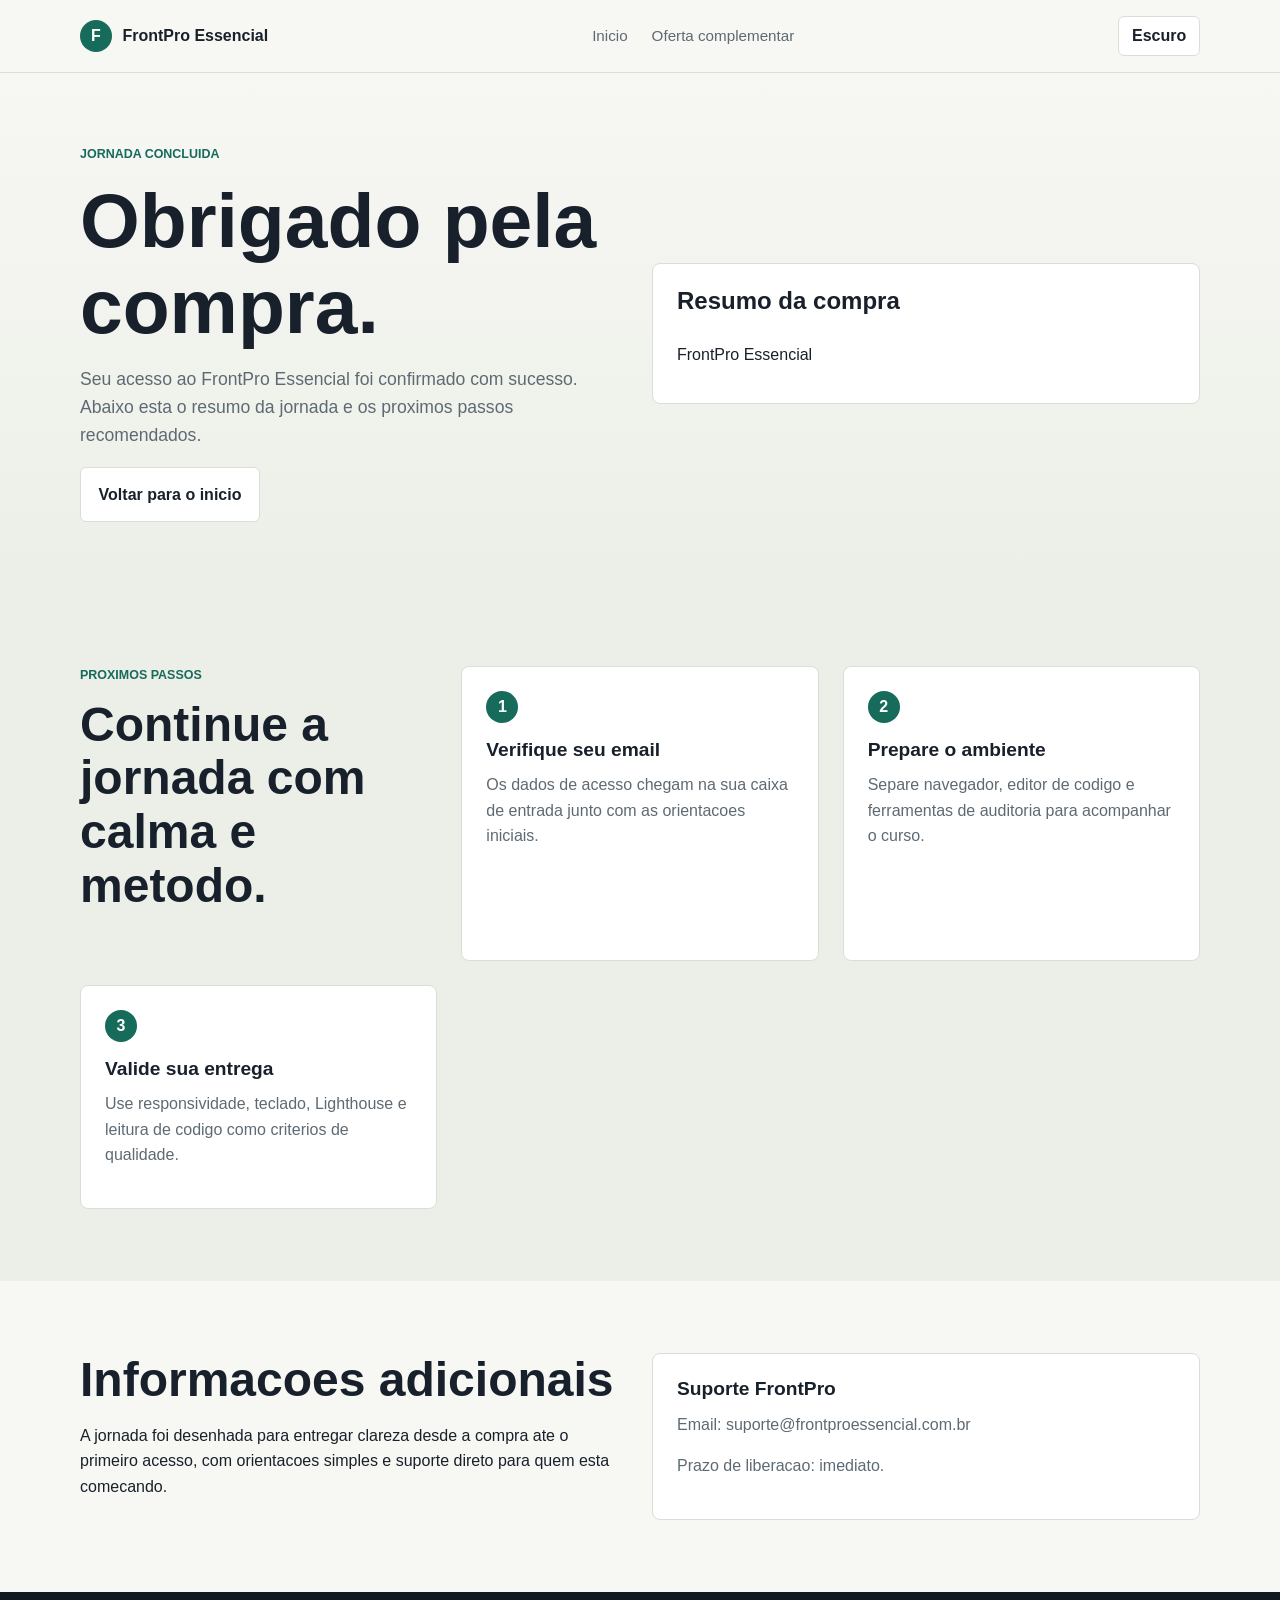
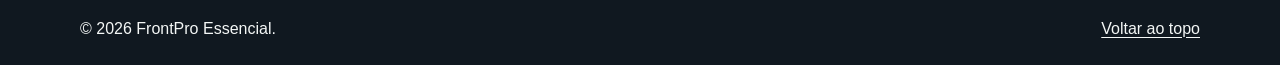
==== obrigado.html @ 7623f75d "Fix theme toggle cache busting" ====
<!DOCTYPE html>
<html lang="pt-BR">
  <head>
    <meta charset="utf-8">
    <meta name="viewport" content="width=device-width, initial-scale=1">
    <title>Obrigado pela compra | FrontPro Essencial</title>
    <meta
      name="description"
      content="Pagina de agradecimento da jornada FrontPro Essencial com resumo da compra e proximos passos."
    >
    <meta property="og:title" content="Obrigado | FrontPro Essencial">
    <meta
      property="og:description"
      content="Resumo da jornada de compra do curso FrontPro Essencial."
    >
    <meta property="og:type" content="website">
    <meta property="og:image" content="assets/img/hero.svg">
    <script>
      (function () {
        var theme = localStorage.getItem("frontpro-theme");
        var prefersDark = window.matchMedia("(prefers-color-scheme: dark)").matches;
        document.documentElement.dataset.theme = theme || (prefersDark ? "dark" : "light");
      })();
    </script>
    <link rel="stylesheet" href="assets/css/styles.css?v=20260723">
    <script src="assets/js/main.js?v=20260723" defer></script>
  </head>
  <body data-page="thanks">
    <a class="skip-link" href="#conteudo">Pular para o conteudo</a>

    <header class="site-header">
      <div class="container header-grid">
        <a class="brand" href="index.html" aria-label="FrontPro Essencial, inicio">
          <span class="brand-mark" aria-hidden="true">F</span>
          <span>FrontPro Essencial</span>
        </a>
        <nav class="site-nav" aria-label="Navegacao principal">
          <a href="index.html">Inicio</a>
          <a href="upsell.html">Oferta complementar</a>
        </nav>
        <button class="theme-toggle" type="button" data-theme-toggle aria-label="Ativar modo escuro">
          <span data-theme-label>Escuro</span>
        </button>
      </div>
    </header>

    <main id="conteudo">
      <section class="section thanks-section">
        <div class="container thanks-grid">
          <div>
            <p class="eyebrow">Jornada concluida</p>
            <h1>Obrigado pela compra.</h1>
            <p class="hero-text">
              Seu acesso ao FrontPro Essencial foi confirmado com sucesso. Abaixo esta o resumo
              da jornada e os proximos passos recomendados.
            </p>
            <a class="button button-secondary" href="index.html">Voltar para o inicio</a>
          </div>

          <aside class="summary-card" aria-labelledby="resumo-title">
            <h2 id="resumo-title">Resumo da compra</h2>
            <ul class="summary-list" data-summary-list>
              <li>FrontPro Essencial</li>
            </ul>
          </aside>
        </div>
      </section>

      <section class="section section-muted" aria-labelledby="proximos-title">
        <div class="container steps-grid">
          <div class="section-heading section-heading-left">
            <p class="eyebrow">Proximos passos</p>
            <h2 id="proximos-title">Continue a jornada com calma e metodo.</h2>
          </div>
          <article class="step-card">
            <span>1</span>
            <h3>Verifique seu email</h3>
            <p>Os dados de acesso chegam na sua caixa de entrada junto com as orientacoes iniciais.</p>
          </article>
          <article class="step-card">
            <span>2</span>
            <h3>Prepare o ambiente</h3>
            <p>Separe navegador, editor de codigo e ferramentas de auditoria para acompanhar o curso.</p>
          </article>
          <article class="step-card">
            <span>3</span>
            <h3>Valide sua entrega</h3>
            <p>Use responsividade, teclado, Lighthouse e leitura de codigo como criterios de qualidade.</p>
          </article>
        </div>
      </section>

      <section class="section" aria-labelledby="info-title">
        <div class="container info-grid">
          <div>
            <h2 id="info-title">Informacoes adicionais</h2>
            <p>
              A jornada foi desenhada para entregar clareza desde a compra ate o primeiro acesso,
              com orientacoes simples e suporte direto para quem esta comecando.
            </p>
          </div>
          <div class="support-box">
            <h3>Suporte FrontPro</h3>
            <p>Email: suporte@frontproessencial.com.br</p>
            <p>Prazo de liberacao: imediato.</p>
          </div>
        </div>
      </section>
    </main>

    <footer class="site-footer">
      <div class="container footer-grid">
        <p>&copy; 2026 FrontPro Essencial.</p>
        <a href="#conteudo">Voltar ao topo</a>
      </div>
    </footer>
  </body>
</html>
---- assets/css/styles.css ----
:root {
  color-scheme: light;
  --color-page: #f7f7f3;
  --color-surface: #ffffff;
  --color-surface-strong: #101820;
  --color-text: #18212b;
  --color-muted: #5e6a73;
  --color-border: #d9ded8;
  --color-section-muted: #ecefe8;
  --color-final-cta: #dfe8df;
  --color-reveal: #fffdf6;
  --color-video: #0b1117;
  --color-hero-gradient-start: #f7f7f3;
  --color-hero-gradient-end: #ecefe8;
  --color-media-soft: #dde8e2;
  --color-primary: #176b5b;
  --color-primary-dark: #0f4b40;
  --color-price: #0f4b40;
  --color-accent: #e2b044;
  --color-focus: #1f7ae0;
  --header-bg: rgba(247, 247, 243, 0.94);
  --shadow-soft: 0 18px 45px rgba(20, 33, 39, 0.12);
  --radius-sm: 6px;
  --radius-md: 8px;
  --container: 1120px;
  --space-1: 0.5rem;
  --space-2: 0.75rem;
  --space-3: 1rem;
  --space-4: 1.5rem;
  --space-5: 2rem;
  --space-6: 3rem;
  --space-7: 4.5rem;
  --font-body: Arial, Helvetica, sans-serif;
}

:root[data-theme="dark"] {
  color-scheme: dark;
  --color-page: #0f1514;
  --color-surface: #17211f;
  --color-surface-strong: #07100e;
  --color-text: #eef5f1;
  --color-muted: #b7c4bf;
  --color-border: #2b3a36;
  --color-section-muted: #121c1a;
  --color-final-cta: #14231f;
  --color-reveal: #171f1c;
  --color-video: #050908;
  --color-hero-gradient-start: #0f1514;
  --color-hero-gradient-end: #121c1a;
  --color-media-soft: #1e312d;
  --color-primary: #49b89f;
  --color-primary-dark: #8ee0ce;
  --color-price: #8ee0ce;
  --color-accent: #f0c766;
  --color-focus: #78b7ff;
  --header-bg: rgba(15, 21, 20, 0.94);
  --shadow-soft: 0 18px 45px rgba(0, 0, 0, 0.32);
}

* {
  box-sizing: border-box;
}

html {
  scroll-behavior: smooth;
}

body {
  margin: 0;
  background: var(--color-page);
  color: var(--color-text);
  font-family: var(--font-body);
  font-size: 1rem;
  line-height: 1.6;
}

img {
  display: block;
  max-width: 100%;
  height: auto;
}

a {
  color: inherit;
  text-decoration-thickness: 0.08em;
  text-underline-offset: 0.2em;
}

button,
input,
textarea,
select {
  font: inherit;
}

:focus-visible {
  outline: 3px solid var(--color-focus);
  outline-offset: 4px;
}

.skip-link {
  position: absolute;
  left: 1rem;
  top: 0.75rem;
  z-index: 20;
  padding: 0.7rem 1rem;
  background: var(--color-surface);
  border: 1px solid var(--color-border);
  border-radius: var(--radius-sm);
  transform: translateY(-150%);
}

.skip-link:focus {
  transform: translateY(0);
}

.container {
  width: min(100% - 2rem, var(--container));
  margin-inline: auto;
}

.narrow {
  width: min(100% - 2rem, 820px);
}

.section {
  padding-block: var(--space-7);
}

.section-muted {
  background: var(--color-section-muted);
}

.section-band {
  background: var(--color-surface-strong);
  color: #f8fbfa;
}

.site-header {
  position: sticky;
  top: 0;
  z-index: 10;
  background: var(--header-bg);
  border-bottom: 1px solid var(--color-border);
  backdrop-filter: blur(14px);
}

.header-grid {
  display: flex;
  min-height: 4.5rem;
  align-items: center;
  justify-content: space-between;
  gap: var(--space-3);
}

.brand {
  display: inline-flex;
  align-items: center;
  gap: 0.65rem;
  color: var(--color-text);
  font-weight: 800;
  text-decoration: none;
}

.brand-mark {
  display: inline-grid;
  width: 2rem;
  height: 2rem;
  place-items: center;
  border-radius: 50%;
  background: var(--color-primary);
  color: white;
}

.site-nav {
  display: none;
  align-items: center;
  gap: var(--space-4);
  color: var(--color-muted);
  font-size: 0.95rem;
}

.site-nav a {
  text-decoration: none;
}

.site-nav a:hover {
  color: var(--color-primary);
}

.theme-toggle {
  display: inline-flex;
  min-height: 2.5rem;
  align-items: center;
  justify-content: center;
  border: 1px solid var(--color-border);
  border-radius: var(--radius-sm);
  background: var(--color-surface);
  color: var(--color-text);
  cursor: pointer;
  font-weight: 800;
  padding-inline: 0.8rem;
}

.hero {
  padding-block: var(--space-6);
}

.hero-grid {
  display: grid;
  gap: var(--space-5);
  align-items: center;
}

.hero-copy {
  max-width: 680px;
}

.eyebrow {
  margin: 0 0 var(--space-2);
  color: var(--color-primary);
  font-size: 0.78rem;
  font-weight: 800;
  letter-spacing: 0;
  text-transform: uppercase;
}

.section-band .eyebrow {
  color: var(--color-accent);
}

h1,
h2,
h3,
p {
  margin-top: 0;
}

h1,
h2,
h3 {
  line-height: 1.12;
}

h1 {
  max-width: 13ch;
  margin-bottom: var(--space-3);
  font-size: clamp(2.25rem, 7vw, 4.8rem);
}

h2 {
  margin-bottom: var(--space-3);
  font-size: clamp(1.75rem, 4vw, 3rem);
}

h3 {
  margin-bottom: var(--space-2);
  font-size: 1.2rem;
}

.hero-text {
  max-width: 58ch;
  color: var(--color-muted);
  font-size: 1.1rem;
}

.section-band .hero-text,
.section-band p {
  color: #d9e2df;
}

.hero-actions,
.final-cta-grid {
  display: flex;
  flex-wrap: wrap;
  gap: var(--space-3);
  align-items: center;
}

.button {
  display: inline-flex;
  min-height: 3rem;
  align-items: center;
  justify-content: center;
  border: 1px solid transparent;
  border-radius: var(--radius-sm);
  padding: 0.85rem 1.1rem;
  font-weight: 800;
  text-decoration: none;
  transition: background-color 180ms ease, border-color 180ms ease, color 180ms ease, transform 180ms ease;
}

.button:hover {
  transform: translateY(-1px);
}

.button-primary {
  background: var(--color-primary);
  color: white;
}

.button-primary:hover {
  background: var(--color-primary-dark);
}

.button-secondary {
  border-color: var(--color-border);
  background: var(--color-surface);
  color: var(--color-text);
}

.button-secondary:hover {
  border-color: var(--color-primary);
  color: var(--color-primary-dark);
}

.trust-list,
.check-list,
.summary-list {
  padding: 0;
  list-style: none;
}

.trust-list {
  display: flex;
  flex-wrap: wrap;
  gap: var(--space-2);
  margin: var(--space-4) 0 0;
  color: var(--color-muted);
  font-size: 0.95rem;
}

.trust-list li,
.check-list li {
  position: relative;
  padding-left: 1.45rem;
}

.trust-list li::before,
.check-list li::before {
  position: absolute;
  left: 0;
  color: var(--color-primary);
  content: "✓";
  font-weight: 800;
}

.section-band .check-list li::before {
  color: var(--color-accent);
}

.hero-media {
  margin: 0;
  border: 1px solid var(--color-border);
  border-radius: var(--radius-md);
  background: var(--color-surface);
  box-shadow: var(--shadow-soft);
  overflow: hidden;
}

.section-heading {
  max-width: 760px;
  margin: 0 auto var(--space-5);
  text-align: center;
}

.section-heading-left {
  margin-inline: 0;
  text-align: left;
}

.carousel {
  display: grid;
  gap: var(--space-4);
}

.carousel-viewport {
  min-height: 0;
}

.carousel-slide {
  display: grid;
  gap: var(--space-4);
  align-items: center;
  padding: var(--space-3);
  border: 1px solid var(--color-border);
  border-radius: var(--radius-md);
  background: var(--color-surface);
  box-shadow: var(--shadow-soft);
}

.carousel-slide[hidden] {
  display: none;
}

.carousel-slide img {
  border-radius: var(--radius-sm);
  background: var(--color-media-soft);
}

.carousel-slide p:last-child {
  margin-bottom: 0;
  color: var(--color-muted);
}

.carousel-controls,
.carousel-dots {
  display: flex;
  align-items: center;
  justify-content: center;
  gap: var(--space-2);
}

.icon-button,
.dot-button {
  display: inline-grid;
  place-items: center;
  border: 1px solid var(--color-border);
  background: var(--color-surface);
  color: var(--color-text);
  cursor: pointer;
}

.icon-button {
  width: 2.75rem;
  height: 2.75rem;
  border-radius: 50%;
  font-weight: 800;
}

.dot-button {
  width: 0.85rem;
  height: 0.85rem;
  border-radius: 50%;
  padding: 0;
}

.dot-button[aria-current="true"] {
  background: var(--color-primary);
  border-color: var(--color-primary);
}

.feature-grid,
.testimonial-grid,
.steps-grid,
.info-grid,
.offer-grid,
.thanks-grid,
.guarantee-grid {
  display: grid;
  gap: var(--space-4);
}

.feature-card,
.testimonial,
.step-card,
.summary-card,
.support-box,
.offer-panel,
.price-box {
  border: 1px solid var(--color-border);
  border-radius: var(--radius-md);
  background: var(--color-surface);
  padding: var(--space-4);
}

.feature-card p,
.testimonial p,
.step-card p,
.support-box p,
.offer-panel p {
  color: var(--color-muted);
}

.guarantee-grid {
  align-items: center;
}

.guarantee-grid p:last-child,
.guarantee-grid ul {
  margin-bottom: 0;
}

.guarantee-compact {
  margin-top: var(--space-4);
}

.stars {
  margin-bottom: var(--space-3);
  color: var(--color-accent);
  font-size: 1.1rem;
  letter-spacing: 0;
}

.final-cta {
  background: var(--color-final-cta);
}

.final-cta-grid {
  justify-content: space-between;
}

.final-cta-grid p:last-child {
  margin-bottom: 0;
  color: var(--color-muted);
}

.site-footer {
  padding-block: var(--space-4);
  background: var(--color-surface-strong);
  color: #f4f7f6;
}

.footer-grid {
  display: flex;
  flex-wrap: wrap;
  justify-content: space-between;
  gap: var(--space-3);
}

.footer-grid p {
  margin-bottom: 0;
}

.footer-grid a {
  color: #f4f7f6;
}

.upsell-hero {
  padding-bottom: var(--space-5);
}

.video-shell {
  position: relative;
  margin-top: var(--space-4);
  overflow: hidden;
  border-radius: var(--radius-md);
  background: var(--color-video);
  box-shadow: var(--shadow-soft);
  aspect-ratio: 16 / 9;
}

.video-shell iframe {
  position: absolute;
  inset: 0;
  width: 100%;
  height: 100%;
  border: 0;
}

.video-note {
  margin-top: var(--space-3);
  color: var(--color-muted);
  font-size: 0.95rem;
}

.reveal-offer {
  background: var(--color-reveal);
}

.offer-grid {
  align-items: start;
}

.price-box {
  margin: 0;
  color: var(--color-muted);
  text-align: center;
}

.price-box strong {
  display: inline-block;
  margin-top: var(--space-1);
  color: var(--color-price);
  font-size: 2rem;
}

.thanks-section {
  background: linear-gradient(180deg, var(--color-hero-gradient-start) 0%, var(--color-hero-gradient-end) 100%);
}

.thanks-grid {
  align-items: center;
}

.summary-card h2 {
  font-size: 1.5rem;
}

.summary-list {
  margin: 0;
}

.summary-list li {
  padding-block: 0.7rem;
  border-bottom: 1px solid var(--color-border);
}

.summary-list li:last-child {
  border-bottom: 0;
}

.step-card span {
  display: inline-grid;
  width: 2rem;
  height: 2rem;
  margin-bottom: var(--space-3);
  place-items: center;
  border-radius: 50%;
  background: var(--color-primary);
  color: white;
  font-weight: 800;
}

@media (min-width: 720px) {
  .site-nav {
    display: flex;
  }

  .hero-grid,
  .carousel-slide,
  .offer-grid,
  .thanks-grid,
  .info-grid,
  .guarantee-grid {
    grid-template-columns: repeat(2, minmax(0, 1fr));
  }

  .feature-grid,
  .testimonial-grid,
  .steps-grid {
    grid-template-columns: repeat(3, minmax(0, 1fr));
  }

  .feature-grid .section-heading,
  .steps-grid .section-heading {
    grid-column: 1 / -1;
  }

  .carousel-viewport {
    min-height: 0;
  }
}

@media (min-width: 1040px) {
  .hero {
    padding-block: var(--space-7);
  }

  .hero-grid {
    grid-template-columns: 1.02fr 0.98fr;
  }

  .feature-grid .section-heading,
  .steps-grid .section-heading {
    grid-column: auto;
  }
}

@media (max-width: 420px) {
  .container,
  .narrow {
    width: min(100% - 1.25rem, var(--container));
  }

  .section {
    padding-block: var(--space-5);
  }

  .header-grid {
    min-height: 4rem;
  }

  .brand {
    font-size: 0.95rem;
  }

  .hero-actions,
  .final-cta-grid {
    align-items: stretch;
    flex-direction: column;
  }

  .button {
    width: 100%;
  }

  .carousel-viewport {
    min-height: 0;
  }
}

@media (prefers-reduced-motion: reduce) {
  *,
  *::before,
  *::after {
    scroll-behavior: auto !important;
    animation-duration: 0.01ms !important;
    animation-iteration-count: 1 !important;
    transition-duration: 0.01ms !important;
  }
}
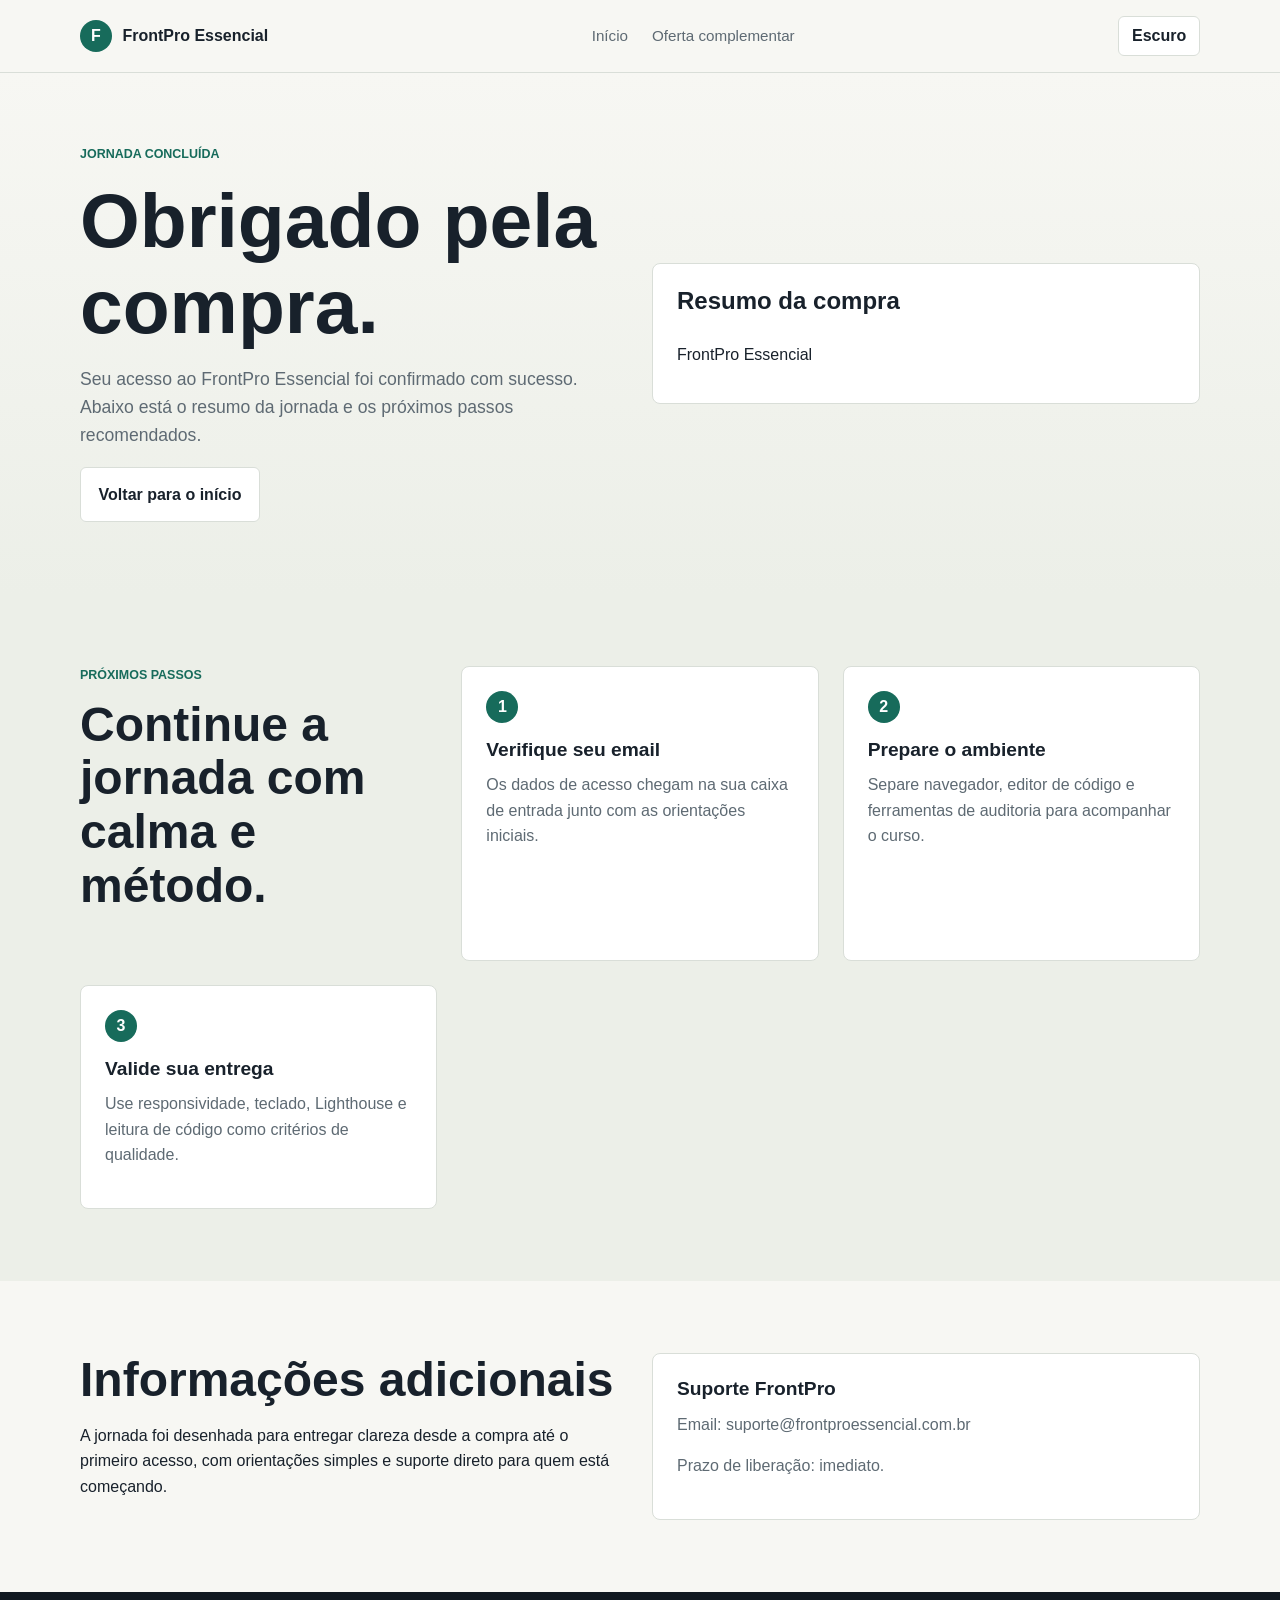
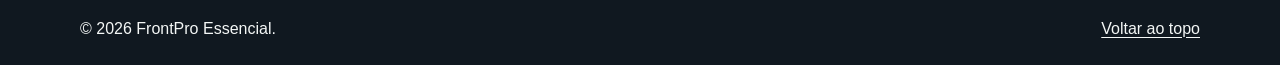
==== commit d958aa45: "Fix Portuguese accents" ====
--- a/obrigado.html
+++ b/obrigado.html
@@ -6,7 +6,7 @@
     <title>Obrigado pela compra | FrontPro Essencial</title>
     <meta
       name="description"
-      content="Pagina de agradecimento da jornada FrontPro Essencial com resumo da compra e proximos passos."
+      content="Página de agradecimento da jornada FrontPro Essencial com resumo da compra e próximos passos."
     >
     <meta property="og:title" content="Obrigado | FrontPro Essencial">
     <meta
@@ -26,16 +26,16 @@
     <script src="assets/js/main.js?v=20260723" defer></script>
   </head>
   <body data-page="thanks">
-    <a class="skip-link" href="#conteudo">Pular para o conteudo</a>
+    <a class="skip-link" href="#conteudo">Pular para o conteúdo</a>
 
     <header class="site-header">
       <div class="container header-grid">
-        <a class="brand" href="index.html" aria-label="FrontPro Essencial, inicio">
+        <a class="brand" href="index.html" aria-label="FrontPro Essencial, início">
           <span class="brand-mark" aria-hidden="true">F</span>
           <span>FrontPro Essencial</span>
         </a>
         <nav class="site-nav" aria-label="Navegacao principal">
-          <a href="index.html">Inicio</a>
+          <a href="index.html">Início</a>
           <a href="upsell.html">Oferta complementar</a>
         </nav>
         <button class="theme-toggle" type="button" data-theme-toggle aria-label="Ativar modo escuro">
@@ -48,13 +48,13 @@
       <section class="section thanks-section">
         <div class="container thanks-grid">
           <div>
-            <p class="eyebrow">Jornada concluida</p>
+            <p class="eyebrow">Jornada concluída</p>
             <h1>Obrigado pela compra.</h1>
             <p class="hero-text">
-              Seu acesso ao FrontPro Essencial foi confirmado com sucesso. Abaixo esta o resumo
-              da jornada e os proximos passos recomendados.
+              Seu acesso ao FrontPro Essencial foi confirmado com sucesso. Abaixo está o resumo
+              da jornada e os próximos passos recomendados.
             </p>
-            <a class="button button-secondary" href="index.html">Voltar para o inicio</a>
+            <a class="button button-secondary" href="index.html">Voltar para o início</a>
           </div>
 
           <aside class="summary-card" aria-labelledby="resumo-title">
@@ -69,23 +69,23 @@
       <section class="section section-muted" aria-labelledby="proximos-title">
         <div class="container steps-grid">
           <div class="section-heading section-heading-left">
-            <p class="eyebrow">Proximos passos</p>
-            <h2 id="proximos-title">Continue a jornada com calma e metodo.</h2>
+            <p class="eyebrow">Próximos passos</p>
+            <h2 id="proximos-title">Continue a jornada com calma e método.</h2>
           </div>
           <article class="step-card">
             <span>1</span>
             <h3>Verifique seu email</h3>
-            <p>Os dados de acesso chegam na sua caixa de entrada junto com as orientacoes iniciais.</p>
+            <p>Os dados de acesso chegam na sua caixa de entrada junto com as orientações iniciais.</p>
           </article>
           <article class="step-card">
             <span>2</span>
             <h3>Prepare o ambiente</h3>
-            <p>Separe navegador, editor de codigo e ferramentas de auditoria para acompanhar o curso.</p>
+            <p>Separe navegador, editor de código e ferramentas de auditoria para acompanhar o curso.</p>
           </article>
           <article class="step-card">
             <span>3</span>
             <h3>Valide sua entrega</h3>
-            <p>Use responsividade, teclado, Lighthouse e leitura de codigo como criterios de qualidade.</p>
+            <p>Use responsividade, teclado, Lighthouse e leitura de código como critérios de qualidade.</p>
           </article>
         </div>
       </section>
@@ -93,16 +93,16 @@
       <section class="section" aria-labelledby="info-title">
         <div class="container info-grid">
           <div>
-            <h2 id="info-title">Informacoes adicionais</h2>
+            <h2 id="info-title">Informações adicionais</h2>
             <p>
-              A jornada foi desenhada para entregar clareza desde a compra ate o primeiro acesso,
-              com orientacoes simples e suporte direto para quem esta comecando.
+              A jornada foi desenhada para entregar clareza desde a compra até o primeiro acesso,
+              com orientações simples e suporte direto para quem está começando.
             </p>
           </div>
           <div class="support-box">
             <h3>Suporte FrontPro</h3>
             <p>Email: suporte@frontproessencial.com.br</p>
-            <p>Prazo de liberacao: imediato.</p>
+            <p>Prazo de liberação: imediato.</p>
           </div>
         </div>
       </section>
--- a/assets/css/styles.css
+++ b/assets/css/styles.css
@@ -341,7 +341,7 @@
   position: absolute;
   left: 0;
   color: var(--color-primary);
-  content: "✓";
+  content: "\2713";
   font-weight: 800;
 }
 
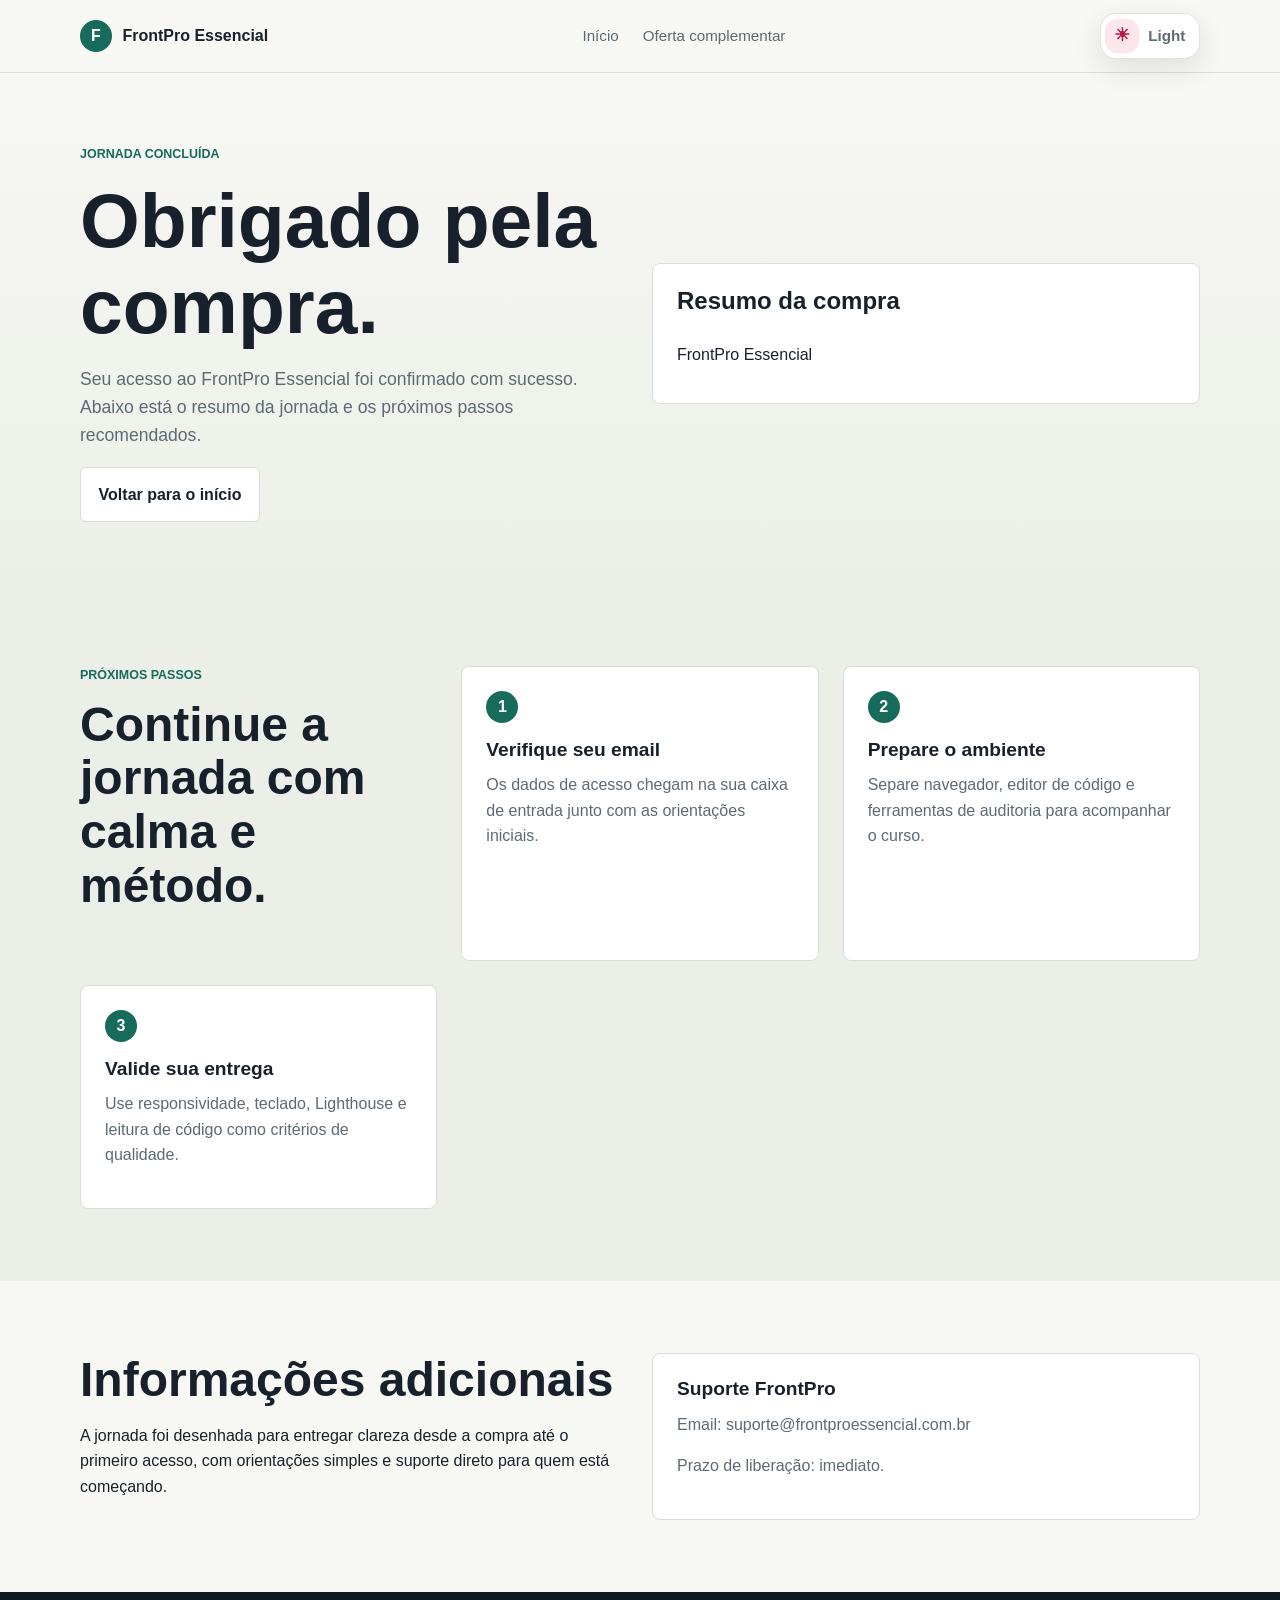
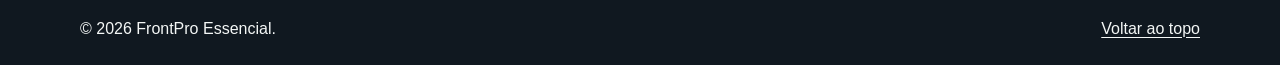
==== commit 9d23d0cd: "Refine theme toggle styling" ====
--- a/obrigado.html
+++ b/obrigado.html
@@ -22,8 +22,8 @@
         document.documentElement.dataset.theme = theme || (prefersDark ? "dark" : "light");
       })();
     </script>
-    <link rel="stylesheet" href="assets/css/styles.css?v=20260723">
-    <script src="assets/js/main.js?v=20260723" defer></script>
+    <link rel="stylesheet" href="assets/css/styles.css?v=20260723-2">
+    <script src="assets/js/main.js?v=20260723-2" defer></script>
   </head>
   <body data-page="thanks">
     <a class="skip-link" href="#conteudo">Pular para o conteúdo</a>
@@ -39,7 +39,8 @@
           <a href="upsell.html">Oferta complementar</a>
         </nav>
         <button class="theme-toggle" type="button" data-theme-toggle aria-label="Ativar modo escuro">
-          <span data-theme-label>Escuro</span>
+          <span class="theme-toggle-icon" aria-hidden="true" data-theme-icon>☀</span>
+          <span class="theme-toggle-label" data-theme-label>Light</span>
         </button>
       </div>
     </header>
--- a/assets/css/styles.css
+++ b/assets/css/styles.css
@@ -23,6 +23,7 @@
   --radius-sm: 6px;
   --radius-md: 8px;
   --container: 1120px;
+  --gutter: 1rem;
   --space-1: 0.5rem;
   --space-2: 0.75rem;
   --space-3: 1rem;
@@ -63,6 +64,7 @@
 
 html {
   scroll-behavior: smooth;
+  overflow-x: clip;
 }
 
 body {
@@ -72,6 +74,7 @@
   font-family: var(--font-body);
   font-size: 1rem;
   line-height: 1.6;
+  overflow-x: clip;
 }
 
 img {
@@ -84,6 +87,15 @@
   color: inherit;
   text-decoration-thickness: 0.08em;
   text-underline-offset: 0.2em;
+}
+
+h1,
+h2,
+h3,
+p,
+a,
+button {
+  overflow-wrap: break-word;
 }
 
 button,
@@ -115,12 +127,12 @@
 }
 
 .container {
-  width: min(100% - 2rem, var(--container));
+  width: min(100% - (var(--gutter) * 2), var(--container));
   margin-inline: auto;
 }
 
 .narrow {
-  width: min(100% - 2rem, 820px);
+  width: min(100% - (var(--gutter) * 2), 820px);
 }
 
 .section {
@@ -151,6 +163,7 @@
   align-items: center;
   justify-content: space-between;
   gap: var(--space-3);
+  min-width: 0;
 }
 
 .brand {
@@ -159,7 +172,14 @@
   gap: 0.65rem;
   color: var(--color-text);
   font-weight: 800;
+  min-width: 0;
   text-decoration: none;
+}
+
+.brand span:last-child {
+  overflow: hidden;
+  text-overflow: ellipsis;
+  white-space: nowrap;
 }
 
 .brand-mark {
@@ -190,16 +210,44 @@
 
 .theme-toggle {
   display: inline-flex;
-  min-height: 2.5rem;
   align-items: center;
   justify-content: center;
-  border: 1px solid var(--color-border);
-  border-radius: var(--radius-sm);
+  gap: 0.55rem;
+  min-height: 2.75rem;
+  border: 1px solid color-mix(in srgb, var(--color-border) 82%, transparent);
+  border-radius: 1rem;
   background: var(--color-surface);
   color: var(--color-text);
   cursor: pointer;
   font-weight: 800;
-  padding-inline: 0.8rem;
+  padding: 0.28rem 0.85rem 0.28rem 0.28rem;
+  box-shadow: 0 10px 28px rgba(20, 33, 39, 0.1);
+}
+
+.theme-toggle:hover {
+  border-color: var(--color-primary);
+}
+
+.theme-toggle-icon {
+  display: inline-grid;
+  width: 2.15rem;
+  height: 2.15rem;
+  place-items: center;
+  border-radius: 0.75rem;
+  background: #fde6eb;
+  color: #b61b48;
+  font-size: 1.1rem;
+  line-height: 1;
+}
+
+:root[data-theme="dark"] .theme-toggle-icon {
+  background: #22342f;
+  color: var(--color-accent);
+}
+
+.theme-toggle-label {
+  color: var(--color-muted);
+  font-size: 0.95rem;
 }
 
 .hero {
@@ -210,10 +258,12 @@
   display: grid;
   gap: var(--space-5);
   align-items: center;
+  min-width: 0;
 }
 
 .hero-copy {
   max-width: 680px;
+  min-width: 0;
 }
 
 .eyebrow {
@@ -275,6 +325,7 @@
   flex-wrap: wrap;
   gap: var(--space-3);
   align-items: center;
+  min-width: 0;
 }
 
 .button {
@@ -286,6 +337,7 @@
   border-radius: var(--radius-sm);
   padding: 0.85rem 1.1rem;
   font-weight: 800;
+  text-align: center;
   text-decoration: none;
   transition: background-color 180ms ease, border-color 180ms ease, color 180ms ease, transform 180ms ease;
 }
@@ -372,6 +424,7 @@
 .carousel {
   display: grid;
   gap: var(--space-4);
+  min-width: 0;
 }
 
 .carousel-viewport {
@@ -382,6 +435,7 @@
   display: grid;
   gap: var(--space-4);
   align-items: center;
+  min-width: 0;
   padding: var(--space-3);
   border: 1px solid var(--color-border);
   border-radius: var(--radius-md);
@@ -449,6 +503,7 @@
 .guarantee-grid {
   display: grid;
   gap: var(--space-4);
+  min-width: 0;
 }
 
 .feature-card,
@@ -462,6 +517,7 @@
   border-radius: var(--radius-md);
   background: var(--color-surface);
   padding: var(--space-4);
+  min-width: 0;
 }
 
 .feature-card p,
@@ -657,10 +713,15 @@
   }
 }
 
-@media (max-width: 420px) {
+@media (max-width: 560px) {
+  :root {
+    --gutter: 0.75rem;
+    --space-7: 3.25rem;
+  }
+
   .container,
   .narrow {
-    width: min(100% - 1.25rem, var(--container));
+    width: min(100% - (var(--gutter) * 2), var(--container));
   }
 
   .section {
@@ -673,6 +734,30 @@
 
   .brand {
     font-size: 0.95rem;
+  }
+
+  .theme-toggle {
+    min-height: 2.35rem;
+    gap: 0.45rem;
+    padding: 0.22rem 0.68rem 0.22rem 0.22rem;
+  }
+
+  .theme-toggle-icon {
+    width: 1.9rem;
+    height: 1.9rem;
+  }
+
+  .theme-toggle-label {
+    font-size: 0.9rem;
+  }
+
+  h1 {
+    max-width: 100%;
+    font-size: clamp(2rem, 12vw, 3.25rem);
+  }
+
+  h2 {
+    font-size: clamp(1.55rem, 8vw, 2.35rem);
   }
 
   .hero-actions,
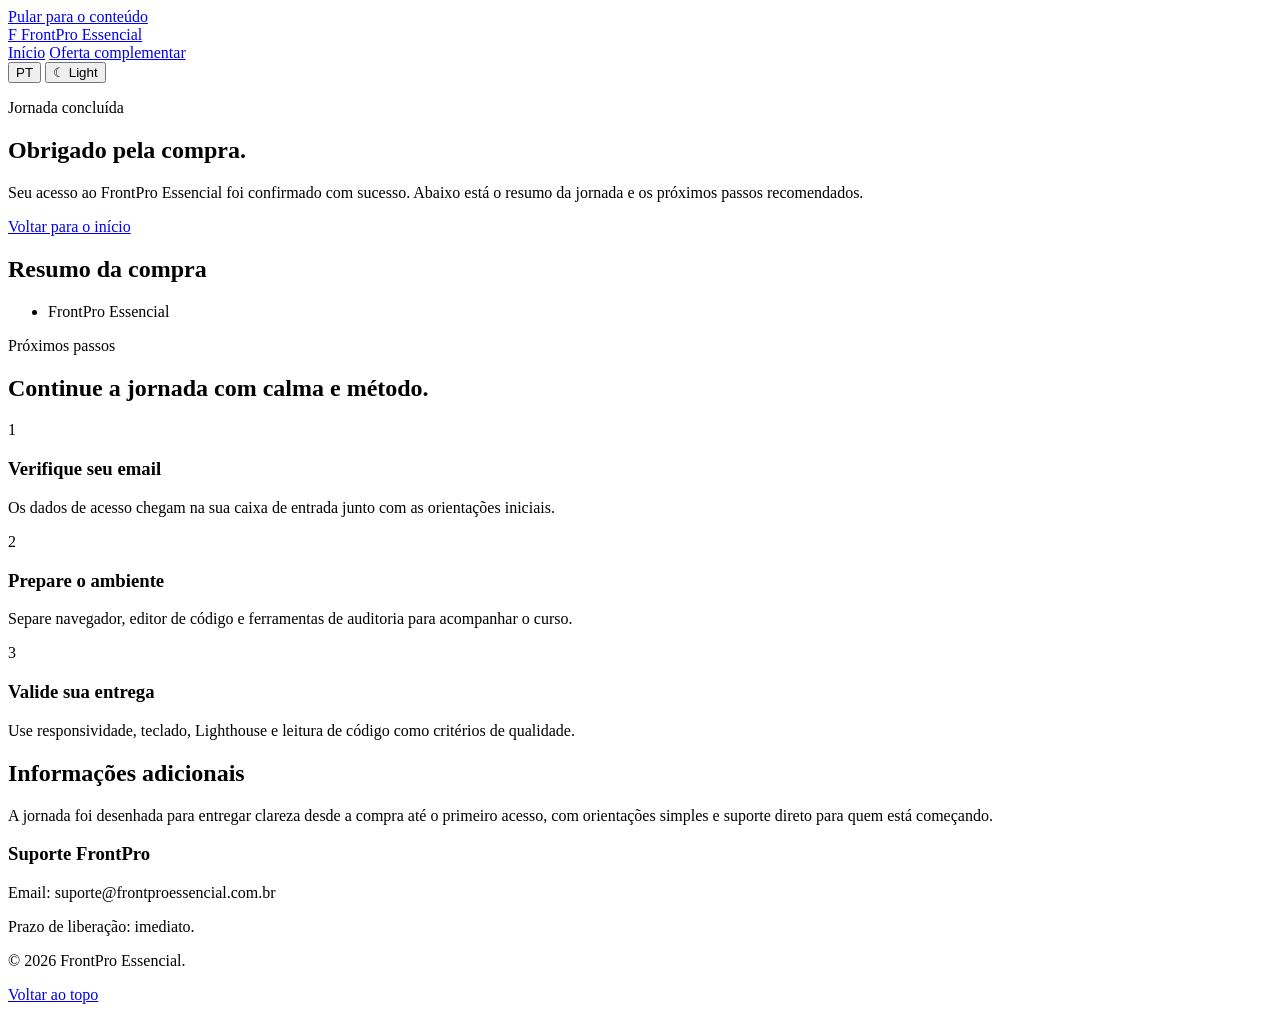
==== commit 9ac4ee40: "Add language toggle and refine theme control" ====
--- a/obrigado.html
+++ b/obrigado.html
@@ -19,14 +19,14 @@
       (function () {
         var theme = localStorage.getItem("frontpro-theme");
         var prefersDark = window.matchMedia("(prefers-color-scheme: dark)").matches;
-        document.documentElement.dataset.theme = theme || (prefersDark ? "dark" : "light");
+        document.documentElement.dataset.theme = theme || (prefersDark  "dark" : "light");
       })();
     </script>
-    <link rel="stylesheet" href="assets/css/styles.css?v=20260723-2">
-    <script src="assets/js/main.js?v=20260723-2" defer></script>
+    <link rel="stylesheet" href="assets/css/styles.cssv=20260723-4">
+    <script src="assets/js/main.jsv=20260723-4" defer></script>
   </head>
   <body data-page="thanks">
-    <a class="skip-link" href="#conteudo">Pular para o conteúdo</a>
+    <a class="skip-link" href="#conteudo" data-i18n="common.skip">Pular para o conteúdo</a>
 
     <header class="site-header">
       <div class="container header-grid">
@@ -34,14 +34,19 @@
           <span class="brand-mark" aria-hidden="true">F</span>
           <span>FrontPro Essencial</span>
         </a>
-        <nav class="site-nav" aria-label="Navegacao principal">
-          <a href="index.html">Início</a>
-          <a href="upsell.html">Oferta complementar</a>
+        <nav class="site-nav" aria-label="Navegação principal">
+          <a href="index.html" data-i18n="nav.home">Início</a>
+          <a href="upsell.html" data-i18n="nav.offer">Oferta complementar</a>
         </nav>
-        <button class="theme-toggle" type="button" data-theme-toggle aria-label="Ativar modo escuro">
-          <span class="theme-toggle-icon" aria-hidden="true" data-theme-icon>☀</span>
-          <span class="theme-toggle-label" data-theme-label>Light</span>
-        </button>
+        <div class="header-actions">
+          <button class="language-toggle" type="button" data-language-toggle aria-label="Switch language">
+            <span data-language-label>PT</span>
+          </button>
+          <button class="theme-toggle" type="button" data-theme-toggle aria-label="Ativar modo escuro">
+            <span class="theme-toggle-icon" aria-hidden="true" data-theme-icon>&#9790;</span>
+            <span class="theme-toggle-label" data-theme-label>Light</span>
+          </button>
+        </div>
       </div>
     </header>
 
@@ -49,17 +54,17 @@
       <section class="section thanks-section">
         <div class="container thanks-grid">
           <div>
-            <p class="eyebrow">Jornada concluída</p>
-            <h1>Obrigado pela compra.</h1>
-            <p class="hero-text">
+            <p class="eyebrow" data-i18n="thanks.hero.eyebrow">Jornada concluída</p>
+            <h1 data-i18n="thanks.hero.title">Obrigado pela compra.</h1>
+            <p class="hero-text" data-i18n="thanks.hero.text">
               Seu acesso ao FrontPro Essencial foi confirmado com sucesso. Abaixo está o resumo
               da jornada e os próximos passos recomendados.
             </p>
-            <a class="button button-secondary" href="index.html">Voltar para o início</a>
+            <a class="button button-secondary" href="index.html" data-i18n="common.backHome">Voltar para o início</a>
           </div>
 
           <aside class="summary-card" aria-labelledby="resumo-title">
-            <h2 id="resumo-title">Resumo da compra</h2>
+            <h2 id="resumo-title" data-i18n="thanks.summary.title">Resumo da compra</h2>
             <ul class="summary-list" data-summary-list>
               <li>FrontPro Essencial</li>
             </ul>
@@ -70,23 +75,23 @@
       <section class="section section-muted" aria-labelledby="proximos-title">
         <div class="container steps-grid">
           <div class="section-heading section-heading-left">
-            <p class="eyebrow">Próximos passos</p>
-            <h2 id="proximos-title">Continue a jornada com calma e método.</h2>
+            <p class="eyebrow" data-i18n="thanks.steps.eyebrow">Próximos passos</p>
+            <h2 id="proximos-title" data-i18n="thanks.steps.title">Continue a jornada com calma e método.</h2>
           </div>
           <article class="step-card">
             <span>1</span>
-            <h3>Verifique seu email</h3>
-            <p>Os dados de acesso chegam na sua caixa de entrada junto com as orientações iniciais.</p>
+            <h3 data-i18n="thanks.step1.title">Verifique seu email</h3>
+            <p data-i18n="thanks.step1.text">Os dados de acesso chegam na sua caixa de entrada junto com as orientações iniciais.</p>
           </article>
           <article class="step-card">
             <span>2</span>
-            <h3>Prepare o ambiente</h3>
-            <p>Separe navegador, editor de código e ferramentas de auditoria para acompanhar o curso.</p>
+            <h3 data-i18n="thanks.step2.title">Prepare o ambiente</h3>
+            <p data-i18n="thanks.step2.text">Separe navegador, editor de código e ferramentas de auditoria para acompanhar o curso.</p>
           </article>
           <article class="step-card">
             <span>3</span>
-            <h3>Valide sua entrega</h3>
-            <p>Use responsividade, teclado, Lighthouse e leitura de código como critérios de qualidade.</p>
+            <h3 data-i18n="thanks.step3.title">Valide sua entrega</h3>
+            <p data-i18n="thanks.step3.text">Use responsividade, teclado, Lighthouse e leitura de código como critérios de qualidade.</p>
           </article>
         </div>
       </section>
@@ -94,16 +99,16 @@
       <section class="section" aria-labelledby="info-title">
         <div class="container info-grid">
           <div>
-            <h2 id="info-title">Informações adicionais</h2>
-            <p>
+            <h2 id="info-title" data-i18n="thanks.info.title">Informações adicionais</h2>
+            <p data-i18n="thanks.info.text">
               A jornada foi desenhada para entregar clareza desde a compra até o primeiro acesso,
               com orientações simples e suporte direto para quem está começando.
             </p>
           </div>
           <div class="support-box">
-            <h3>Suporte FrontPro</h3>
+            <h3 data-i18n="thanks.support.title">Suporte FrontPro</h3>
             <p>Email: suporte@frontproessencial.com.br</p>
-            <p>Prazo de liberação: imediato.</p>
+            <p data-i18n="thanks.support.release">Prazo de liberação: imediato.</p>
           </div>
         </div>
       </section>
@@ -112,7 +117,7 @@
     <footer class="site-footer">
       <div class="container footer-grid">
         <p>&copy; 2026 FrontPro Essencial.</p>
-        <a href="#conteudo">Voltar ao topo</a>
+        <a href="#conteudo" data-i18n="common.backTop">Voltar ao topo</a>
       </div>
     </footer>
   </body>
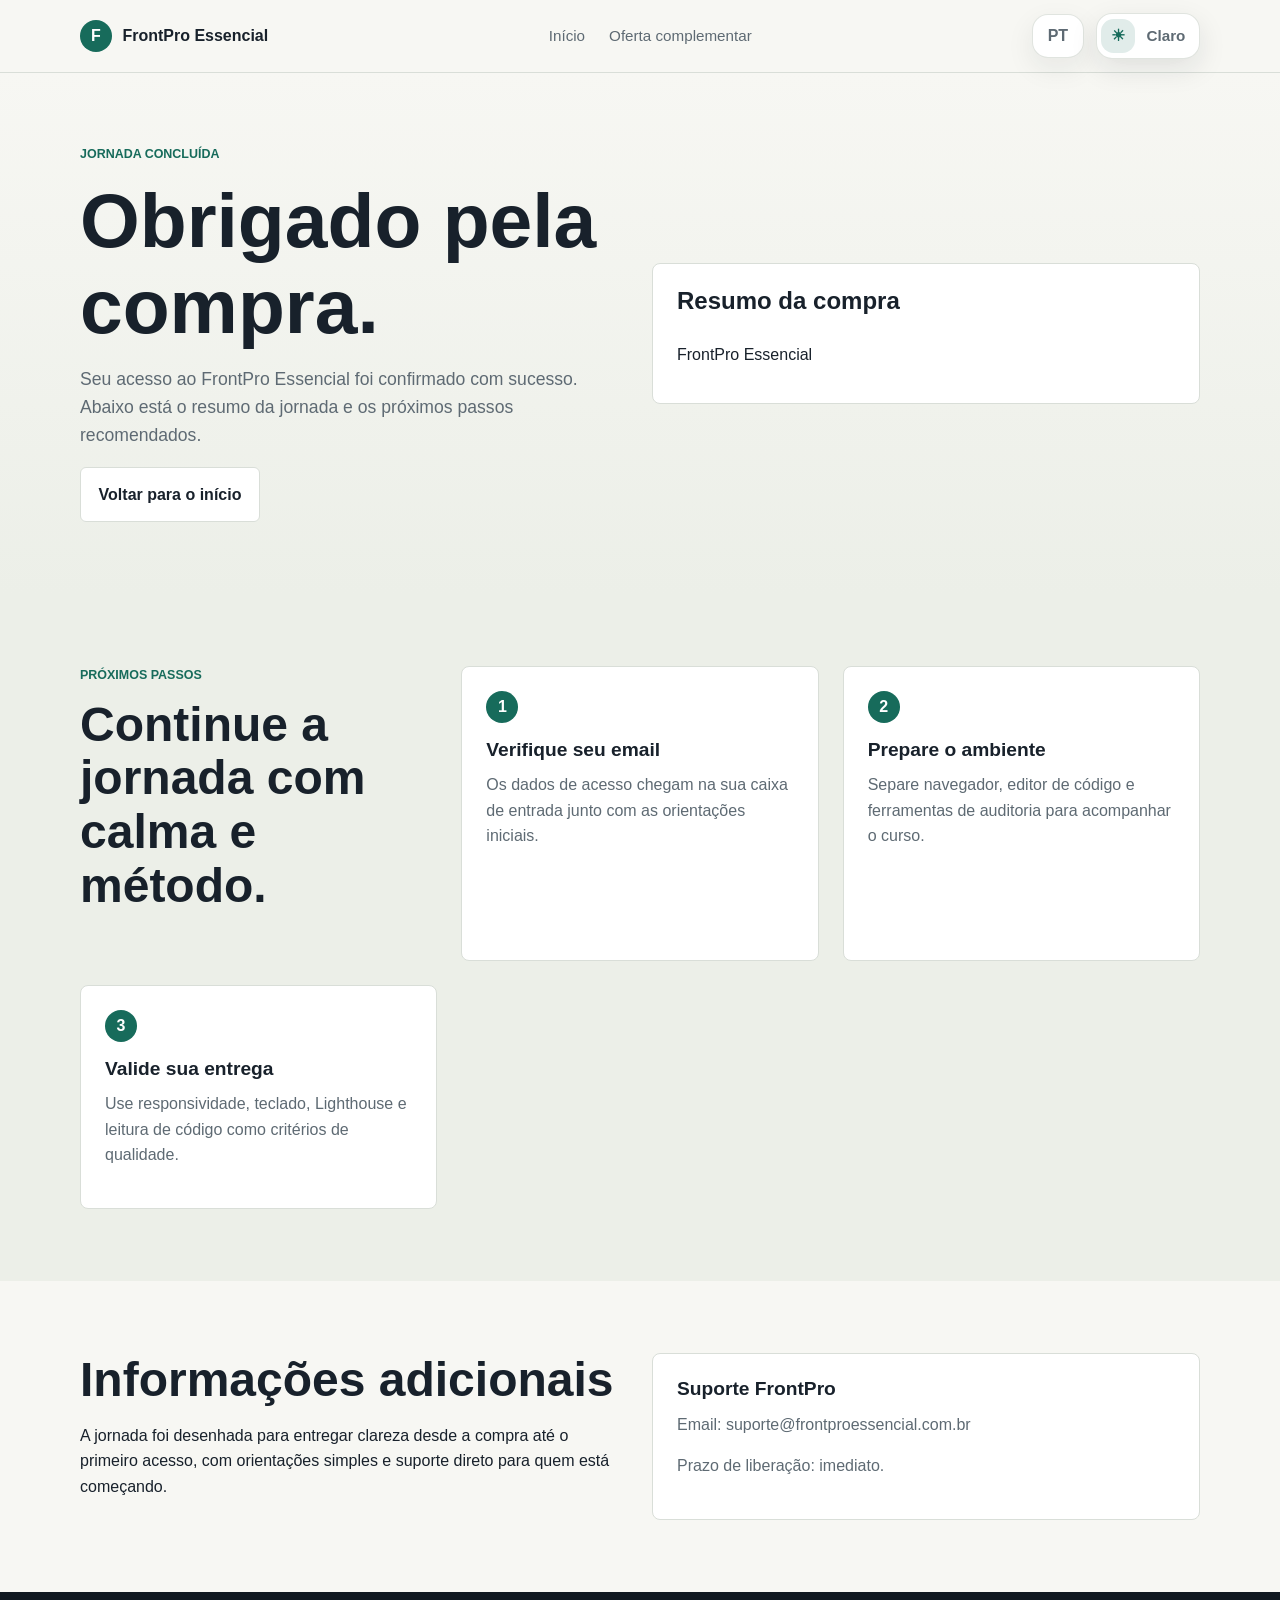
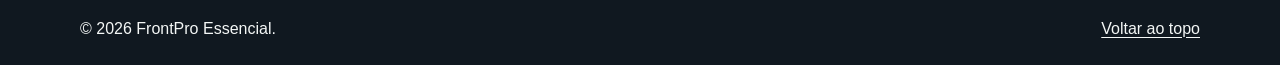
==== commit 3bc12798: "Fix asset query strings" ====
--- a/obrigado.html
+++ b/obrigado.html
@@ -22,8 +22,8 @@
         document.documentElement.dataset.theme = theme || (prefersDark  "dark" : "light");
       })();
     </script>
-    <link rel="stylesheet" href="assets/css/styles.cssv=20260723-4">
-    <script src="assets/js/main.jsv=20260723-4" defer></script>
+    <link rel="stylesheet" href="assets/css/styles.css?v=20260723-5">
+    <script src="assets/js/main.js?v=20260723-5" defer></script>
   </head>
   <body data-page="thanks">
     <a class="skip-link" href="#conteudo" data-i18n="common.skip">Pular para o conteúdo</a>
--- a/assets/css/styles.css
+++ b/assets/css/styles.css
@@ -0,0 +1,819 @@
+:root {
+  color-scheme: light;
+  --color-page: #f7f7f3;
+  --color-surface: #ffffff;
+  --color-surface-strong: #101820;
+  --color-text: #18212b;
+  --color-muted: #5e6a73;
+  --color-border: #d9ded8;
+  --color-section-muted: #ecefe8;
+  --color-final-cta: #dfe8df;
+  --color-reveal: #fffdf6;
+  --color-video: #0b1117;
+  --color-hero-gradient-start: #f7f7f3;
+  --color-hero-gradient-end: #ecefe8;
+  --color-media-soft: #dde8e2;
+  --color-primary: #176b5b;
+  --color-primary-dark: #0f4b40;
+  --color-price: #0f4b40;
+  --color-accent: #e2b044;
+  --color-focus: #1f7ae0;
+  --header-bg: rgba(247, 247, 243, 0.94);
+  --shadow-soft: 0 18px 45px rgba(20, 33, 39, 0.12);
+  --radius-sm: 6px;
+  --radius-md: 8px;
+  --container: 1120px;
+  --gutter: 1rem;
+  --space-1: 0.5rem;
+  --space-2: 0.75rem;
+  --space-3: 1rem;
+  --space-4: 1.5rem;
+  --space-5: 2rem;
+  --space-6: 3rem;
+  --space-7: 4.5rem;
+  --font-body: Arial, Helvetica, sans-serif;
+}
+
+:root[data-theme="dark"] {
+  color-scheme: dark;
+  --color-page: #0f1514;
+  --color-surface: #17211f;
+  --color-surface-strong: #07100e;
+  --color-text: #eef5f1;
+  --color-muted: #b7c4bf;
+  --color-border: #2b3a36;
+  --color-section-muted: #121c1a;
+  --color-final-cta: #14231f;
+  --color-reveal: #171f1c;
+  --color-video: #050908;
+  --color-hero-gradient-start: #0f1514;
+  --color-hero-gradient-end: #121c1a;
+  --color-media-soft: #1e312d;
+  --color-primary: #49b89f;
+  --color-primary-dark: #8ee0ce;
+  --color-price: #8ee0ce;
+  --color-accent: #f0c766;
+  --color-focus: #78b7ff;
+  --header-bg: rgba(15, 21, 20, 0.94);
+  --shadow-soft: 0 18px 45px rgba(0, 0, 0, 0.32);
+}
+
+* {
+  box-sizing: border-box;
+}
+
+html {
+  scroll-behavior: smooth;
+  overflow-x: clip;
+}
+
+body {
+  margin: 0;
+  background: var(--color-page);
+  color: var(--color-text);
+  font-family: var(--font-body);
+  font-size: 1rem;
+  line-height: 1.6;
+  overflow-x: clip;
+}
+
+img {
+  display: block;
+  max-width: 100%;
+  height: auto;
+}
+
+a {
+  color: inherit;
+  text-decoration-thickness: 0.08em;
+  text-underline-offset: 0.2em;
+}
+
+h1,
+h2,
+h3,
+p,
+a,
+button {
+  overflow-wrap: break-word;
+}
+
+button,
+input,
+textarea,
+select {
+  font: inherit;
+}
+
+:focus-visible {
+  outline: 3px solid var(--color-focus);
+  outline-offset: 4px;
+}
+
+.skip-link {
+  position: absolute;
+  left: 1rem;
+  top: 0.75rem;
+  z-index: 20;
+  padding: 0.7rem 1rem;
+  background: var(--color-surface);
+  border: 1px solid var(--color-border);
+  border-radius: var(--radius-sm);
+  transform: translateY(-150%);
+}
+
+.skip-link:focus {
+  transform: translateY(0);
+}
+
+.container {
+  width: min(100% - (var(--gutter) * 2), var(--container));
+  margin-inline: auto;
+}
+
+.narrow {
+  width: min(100% - (var(--gutter) * 2), 820px);
+}
+
+.section {
+  padding-block: var(--space-7);
+}
+
+.section-muted {
+  background: var(--color-section-muted);
+}
+
+.section-band {
+  background: var(--color-surface-strong);
+  color: #f8fbfa;
+}
+
+.site-header {
+  position: sticky;
+  top: 0;
+  z-index: 10;
+  background: var(--header-bg);
+  border-bottom: 1px solid var(--color-border);
+  backdrop-filter: blur(14px);
+}
+
+.header-grid {
+  display: flex;
+  min-height: 4.5rem;
+  align-items: center;
+  justify-content: space-between;
+  gap: var(--space-3);
+  min-width: 0;
+}
+
+.brand {
+  display: inline-flex;
+  align-items: center;
+  gap: 0.65rem;
+  color: var(--color-text);
+  font-weight: 800;
+  min-width: 0;
+  text-decoration: none;
+}
+
+.brand span:last-child {
+  overflow: hidden;
+  text-overflow: ellipsis;
+  white-space: nowrap;
+}
+
+.brand-mark {
+  display: inline-grid;
+  width: 2rem;
+  height: 2rem;
+  place-items: center;
+  border-radius: 50%;
+  background: var(--color-primary);
+  color: white;
+}
+
+.site-nav {
+  display: none;
+  align-items: center;
+  gap: var(--space-4);
+  color: var(--color-muted);
+  font-size: 0.95rem;
+}
+
+.site-nav a {
+  text-decoration: none;
+}
+
+.site-nav a:hover {
+  color: var(--color-primary);
+}
+
+.header-actions {
+  display: inline-flex;
+  align-items: center;
+  gap: var(--space-2);
+  flex: 0 0 auto;
+}
+
+.language-toggle {
+  display: inline-flex;
+  min-height: 2.75rem;
+  align-items: center;
+  justify-content: center;
+  border: 1px solid color-mix(in srgb, var(--color-border) 82%, transparent);
+  border-radius: 1rem;
+  background: var(--color-surface);
+  color: var(--color-muted);
+  cursor: pointer;
+  font-weight: 800;
+  padding-inline: 0.9rem;
+  box-shadow: 0 10px 28px rgba(20, 33, 39, 0.08);
+}
+
+.language-toggle:hover {
+  border-color: var(--color-primary);
+  color: var(--color-text);
+}
+
+.theme-toggle {
+  display: inline-flex;
+  align-items: center;
+  justify-content: center;
+  gap: 0.7rem;
+  min-height: 2.75rem;
+  border: 1px solid color-mix(in srgb, var(--color-border) 82%, transparent);
+  border-radius: 1rem;
+  background: var(--color-surface);
+  color: var(--color-text);
+  cursor: pointer;
+  font-weight: 800;
+  padding: 0.28rem 0.85rem 0.28rem 0.28rem;
+  box-shadow: 0 10px 28px rgba(20, 33, 39, 0.1);
+}
+
+.theme-toggle:hover {
+  border-color: var(--color-primary);
+}
+
+.theme-toggle-label {
+  color: var(--color-muted);
+  font-size: 0.95rem;
+  line-height: 1;
+}
+
+.theme-toggle-icon {
+  display: inline-grid;
+  width: 2.15rem;
+  height: 2.15rem;
+  place-items: center;
+  border-radius: 0.78rem;
+  background: color-mix(in srgb, var(--color-primary) 13%, transparent);
+  color: var(--color-primary);
+  font-size: 1rem;
+  line-height: 1;
+}
+
+:root[data-theme="dark"] .theme-toggle-icon {
+  background: color-mix(in srgb, var(--color-primary-light) 16%, transparent);
+  color: #f5c951;
+}
+
+.hero {
+  padding-block: var(--space-6);
+}
+
+.hero-grid {
+  display: grid;
+  gap: var(--space-5);
+  align-items: center;
+  min-width: 0;
+}
+
+.hero-copy {
+  max-width: 680px;
+  min-width: 0;
+}
+
+.eyebrow {
+  margin: 0 0 var(--space-2);
+  color: var(--color-primary);
+  font-size: 0.78rem;
+  font-weight: 800;
+  letter-spacing: 0;
+  text-transform: uppercase;
+}
+
+.section-band .eyebrow {
+  color: var(--color-accent);
+}
+
+h1,
+h2,
+h3,
+p {
+  margin-top: 0;
+}
+
+h1,
+h2,
+h3 {
+  line-height: 1.12;
+}
+
+h1 {
+  max-width: 13ch;
+  margin-bottom: var(--space-3);
+  font-size: clamp(2.25rem, 7vw, 4.8rem);
+}
+
+h2 {
+  margin-bottom: var(--space-3);
+  font-size: clamp(1.75rem, 4vw, 3rem);
+}
+
+h3 {
+  margin-bottom: var(--space-2);
+  font-size: 1.2rem;
+}
+
+.hero-text {
+  max-width: 58ch;
+  color: var(--color-muted);
+  font-size: 1.1rem;
+}
+
+.section-band .hero-text,
+.section-band p {
+  color: #d9e2df;
+}
+
+.hero-actions,
+.final-cta-grid {
+  display: flex;
+  flex-wrap: wrap;
+  gap: var(--space-3);
+  align-items: center;
+  min-width: 0;
+}
+
+.button {
+  display: inline-flex;
+  min-height: 3rem;
+  align-items: center;
+  justify-content: center;
+  border: 1px solid transparent;
+  border-radius: var(--radius-sm);
+  padding: 0.85rem 1.1rem;
+  font-weight: 800;
+  text-align: center;
+  text-decoration: none;
+  transition: background-color 180ms ease, border-color 180ms ease, color 180ms ease, transform 180ms ease;
+}
+
+.button:hover {
+  transform: translateY(-1px);
+}
+
+.button-primary {
+  background: var(--color-primary);
+  color: white;
+}
+
+.button-primary:hover {
+  background: var(--color-primary-dark);
+}
+
+.button-secondary {
+  border-color: var(--color-border);
+  background: var(--color-surface);
+  color: var(--color-text);
+}
+
+.button-secondary:hover {
+  border-color: var(--color-primary);
+  color: var(--color-primary-dark);
+}
+
+.trust-list,
+.check-list,
+.summary-list {
+  padding: 0;
+  list-style: none;
+}
+
+.trust-list {
+  display: flex;
+  flex-wrap: wrap;
+  gap: var(--space-2);
+  margin: var(--space-4) 0 0;
+  color: var(--color-muted);
+  font-size: 0.95rem;
+}
+
+.trust-list li,
+.check-list li {
+  position: relative;
+  padding-left: 1.45rem;
+}
+
+.trust-list li::before,
+.check-list li::before {
+  position: absolute;
+  left: 0;
+  color: var(--color-primary);
+  content: "\2713";
+  font-weight: 800;
+}
+
+.section-band .check-list li::before {
+  color: var(--color-accent);
+}
+
+.hero-media {
+  margin: 0;
+  border: 1px solid var(--color-border);
+  border-radius: var(--radius-md);
+  background: var(--color-surface);
+  box-shadow: var(--shadow-soft);
+  overflow: hidden;
+}
+
+.section-heading {
+  max-width: 760px;
+  margin: 0 auto var(--space-5);
+  text-align: center;
+}
+
+.section-heading-left {
+  margin-inline: 0;
+  text-align: left;
+}
+
+.carousel {
+  display: grid;
+  gap: var(--space-4);
+  min-width: 0;
+}
+
+.carousel-viewport {
+  min-height: 0;
+}
+
+.carousel-slide {
+  display: grid;
+  gap: var(--space-4);
+  align-items: center;
+  min-width: 0;
+  padding: var(--space-3);
+  border: 1px solid var(--color-border);
+  border-radius: var(--radius-md);
+  background: var(--color-surface);
+  box-shadow: var(--shadow-soft);
+}
+
+.carousel-slide[hidden] {
+  display: none;
+}
+
+.carousel-slide img {
+  border-radius: var(--radius-sm);
+  background: var(--color-media-soft);
+}
+
+.carousel-slide p:last-child {
+  margin-bottom: 0;
+  color: var(--color-muted);
+}
+
+.carousel-controls,
+.carousel-dots {
+  display: flex;
+  align-items: center;
+  justify-content: center;
+  gap: var(--space-2);
+}
+
+.icon-button,
+.dot-button {
+  display: inline-grid;
+  place-items: center;
+  border: 1px solid var(--color-border);
+  background: var(--color-surface);
+  color: var(--color-text);
+  cursor: pointer;
+}
+
+.icon-button {
+  width: 2.75rem;
+  height: 2.75rem;
+  border-radius: 50%;
+  font-weight: 800;
+}
+
+.dot-button {
+  width: 0.85rem;
+  height: 0.85rem;
+  border-radius: 50%;
+  padding: 0;
+}
+
+.dot-button[aria-current="true"] {
+  background: var(--color-primary);
+  border-color: var(--color-primary);
+}
+
+.feature-grid,
+.testimonial-grid,
+.steps-grid,
+.info-grid,
+.offer-grid,
+.thanks-grid,
+.guarantee-grid {
+  display: grid;
+  gap: var(--space-4);
+  min-width: 0;
+}
+
+.feature-card,
+.testimonial,
+.step-card,
+.summary-card,
+.support-box,
+.offer-panel,
+.price-box {
+  border: 1px solid var(--color-border);
+  border-radius: var(--radius-md);
+  background: var(--color-surface);
+  padding: var(--space-4);
+  min-width: 0;
+}
+
+.feature-card p,
+.testimonial p,
+.step-card p,
+.support-box p,
+.offer-panel p {
+  color: var(--color-muted);
+}
+
+.guarantee-grid {
+  align-items: center;
+}
+
+.guarantee-grid p:last-child,
+.guarantee-grid ul {
+  margin-bottom: 0;
+}
+
+.guarantee-compact {
+  margin-top: var(--space-4);
+}
+
+.stars {
+  margin-bottom: var(--space-3);
+  color: var(--color-accent);
+  font-size: 1.1rem;
+  letter-spacing: 0;
+}
+
+.final-cta {
+  background: var(--color-final-cta);
+}
+
+.final-cta-grid {
+  justify-content: space-between;
+}
+
+.final-cta-grid p:last-child {
+  margin-bottom: 0;
+  color: var(--color-muted);
+}
+
+.site-footer {
+  padding-block: var(--space-4);
+  background: var(--color-surface-strong);
+  color: #f4f7f6;
+}
+
+.footer-grid {
+  display: flex;
+  flex-wrap: wrap;
+  justify-content: space-between;
+  gap: var(--space-3);
+}
+
+.footer-grid p {
+  margin-bottom: 0;
+}
+
+.footer-grid a {
+  color: #f4f7f6;
+}
+
+.upsell-hero {
+  padding-bottom: var(--space-5);
+}
+
+.video-shell {
+  position: relative;
+  margin-top: var(--space-4);
+  overflow: hidden;
+  border-radius: var(--radius-md);
+  background: var(--color-video);
+  box-shadow: var(--shadow-soft);
+  aspect-ratio: 16 / 9;
+}
+
+.video-shell iframe {
+  position: absolute;
+  inset: 0;
+  width: 100%;
+  height: 100%;
+  border: 0;
+}
+
+.video-note {
+  margin-top: var(--space-3);
+  color: var(--color-muted);
+  font-size: 0.95rem;
+}
+
+.reveal-offer {
+  background: var(--color-reveal);
+}
+
+.offer-grid {
+  align-items: start;
+}
+
+.price-box {
+  margin: 0;
+  color: var(--color-muted);
+  text-align: center;
+}
+
+.price-box strong {
+  display: inline-block;
+  margin-top: var(--space-1);
+  color: var(--color-price);
+  font-size: 2rem;
+}
+
+.thanks-section {
+  background: linear-gradient(180deg, var(--color-hero-gradient-start) 0%, var(--color-hero-gradient-end) 100%);
+}
+
+.thanks-grid {
+  align-items: center;
+}
+
+.summary-card h2 {
+  font-size: 1.5rem;
+}
+
+.summary-list {
+  margin: 0;
+}
+
+.summary-list li {
+  padding-block: 0.7rem;
+  border-bottom: 1px solid var(--color-border);
+}
+
+.summary-list li:last-child {
+  border-bottom: 0;
+}
+
+.step-card span {
+  display: inline-grid;
+  width: 2rem;
+  height: 2rem;
+  margin-bottom: var(--space-3);
+  place-items: center;
+  border-radius: 50%;
+  background: var(--color-primary);
+  color: white;
+  font-weight: 800;
+}
+
+@media (min-width: 720px) {
+  .site-nav {
+    display: flex;
+  }
+
+  .hero-grid,
+  .carousel-slide,
+  .offer-grid,
+  .thanks-grid,
+  .info-grid,
+  .guarantee-grid {
+    grid-template-columns: repeat(2, minmax(0, 1fr));
+  }
+
+  .feature-grid,
+  .testimonial-grid,
+  .steps-grid {
+    grid-template-columns: repeat(3, minmax(0, 1fr));
+  }
+
+  .feature-grid .section-heading,
+  .steps-grid .section-heading {
+    grid-column: 1 / -1;
+  }
+
+  .carousel-viewport {
+    min-height: 0;
+  }
+}
+
+@media (min-width: 1040px) {
+  .hero {
+    padding-block: var(--space-7);
+  }
+
+  .hero-grid {
+    grid-template-columns: 1.02fr 0.98fr;
+  }
+
+  .steps-grid .section-heading {
+    grid-column: auto;
+  }
+}
+
+@media (max-width: 560px) {
+  :root {
+    --gutter: 0.75rem;
+    --space-7: 3.25rem;
+  }
+
+  .container,
+  .narrow {
+    width: min(100% - (var(--gutter) * 2), var(--container));
+  }
+
+  .section {
+    padding-block: var(--space-5);
+  }
+
+  .header-grid {
+    min-height: 4rem;
+  }
+
+  .brand {
+    font-size: 0.95rem;
+  }
+
+  .theme-toggle {
+    min-height: 2.35rem;
+    gap: 0.58rem;
+    padding: 0.22rem 0.68rem 0.22rem 0.22rem;
+  }
+
+  .language-toggle {
+    min-height: 2.35rem;
+    padding-inline: 0.68rem;
+  }
+
+  .theme-toggle-icon {
+    width: 1.9rem;
+    height: 1.9rem;
+  }
+
+  .theme-toggle-label {
+    font-size: 0.9rem;
+  }
+
+  h1 {
+    max-width: 100%;
+    font-size: clamp(2rem, 12vw, 3.25rem);
+  }
+
+  h2 {
+    font-size: clamp(1.55rem, 8vw, 2.35rem);
+  }
+
+  .hero-actions,
+  .final-cta-grid {
+    align-items: stretch;
+    flex-direction: column;
+  }
+
+  .button {
+    width: 100%;
+  }
+
+  .carousel-viewport {
+    min-height: 0;
+  }
+}
+
+@media (prefers-reduced-motion: reduce) {
+  *,
+  *::before,
+  *::after {
+    scroll-behavior: auto !important;
+    animation-duration: 0.01ms !important;
+    animation-iteration-count: 1 !important;
+    transition-duration: 0.01ms !important;
+  }
+}
